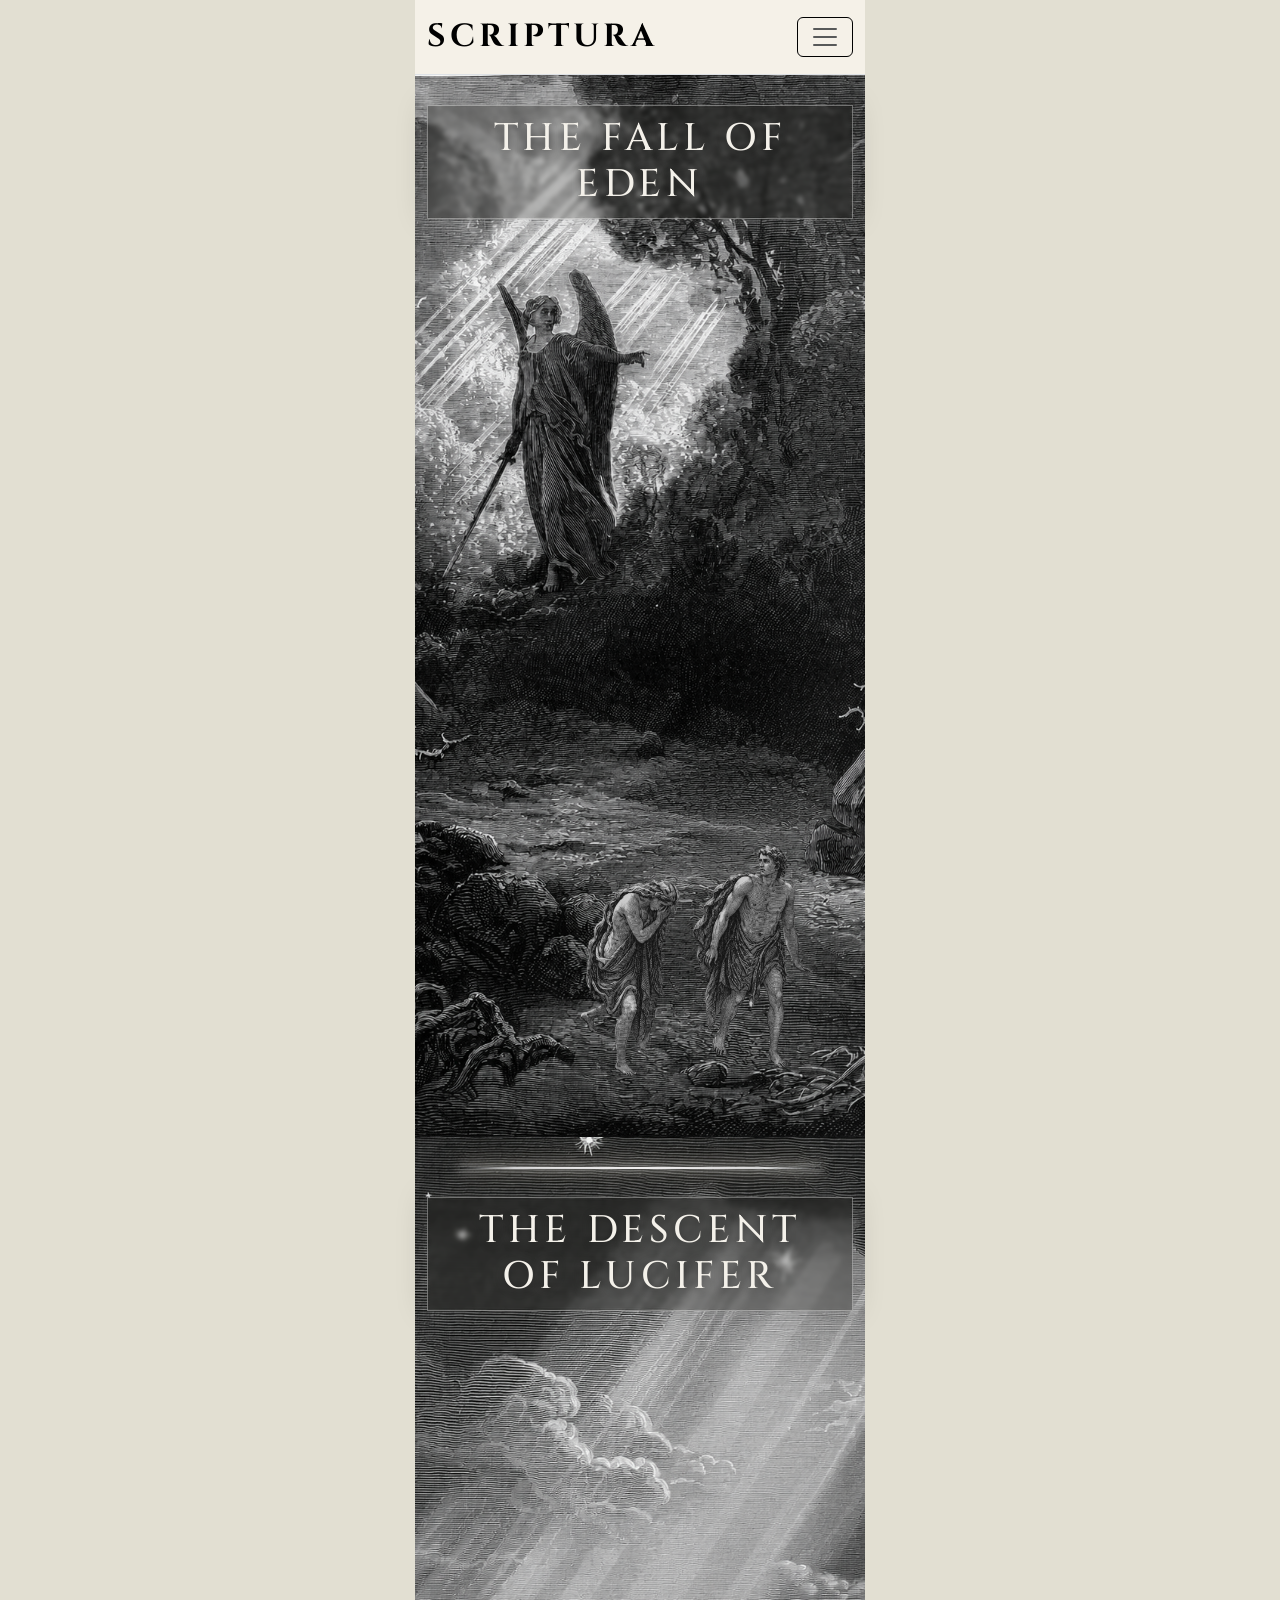
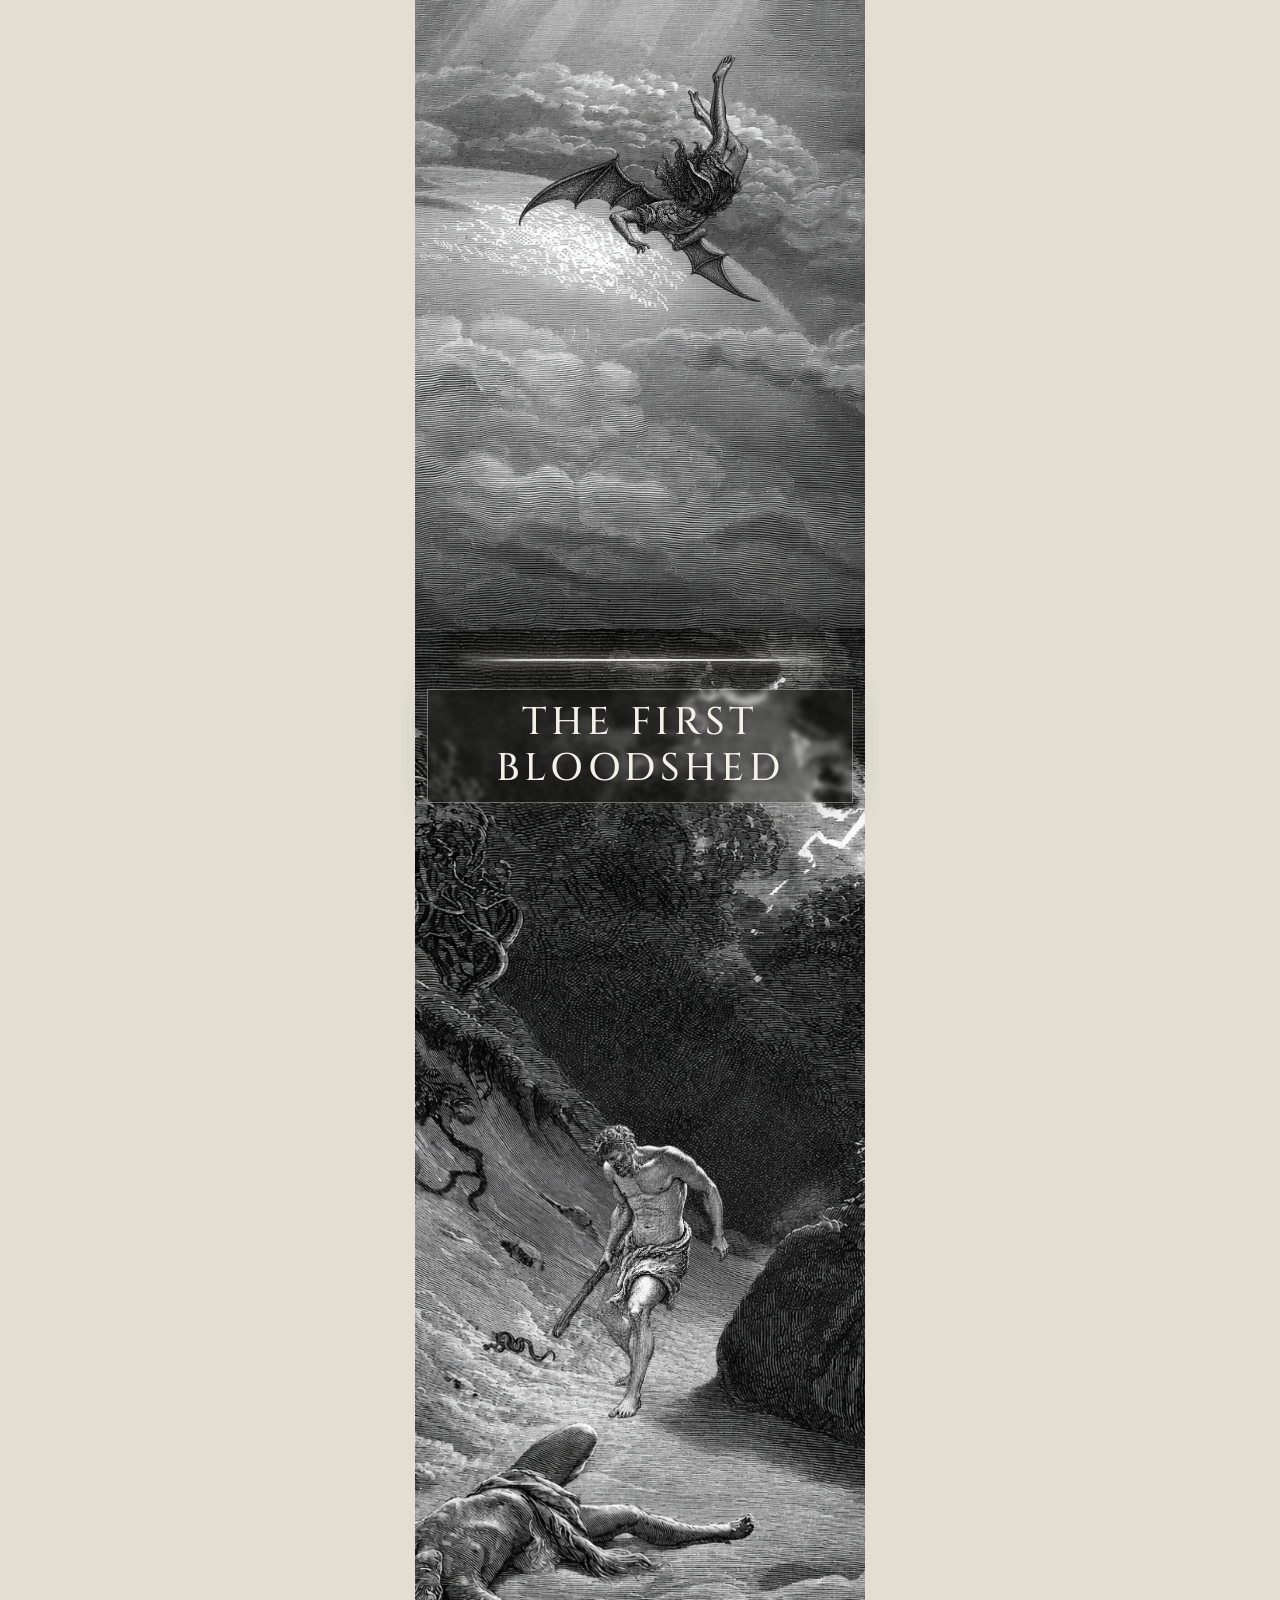
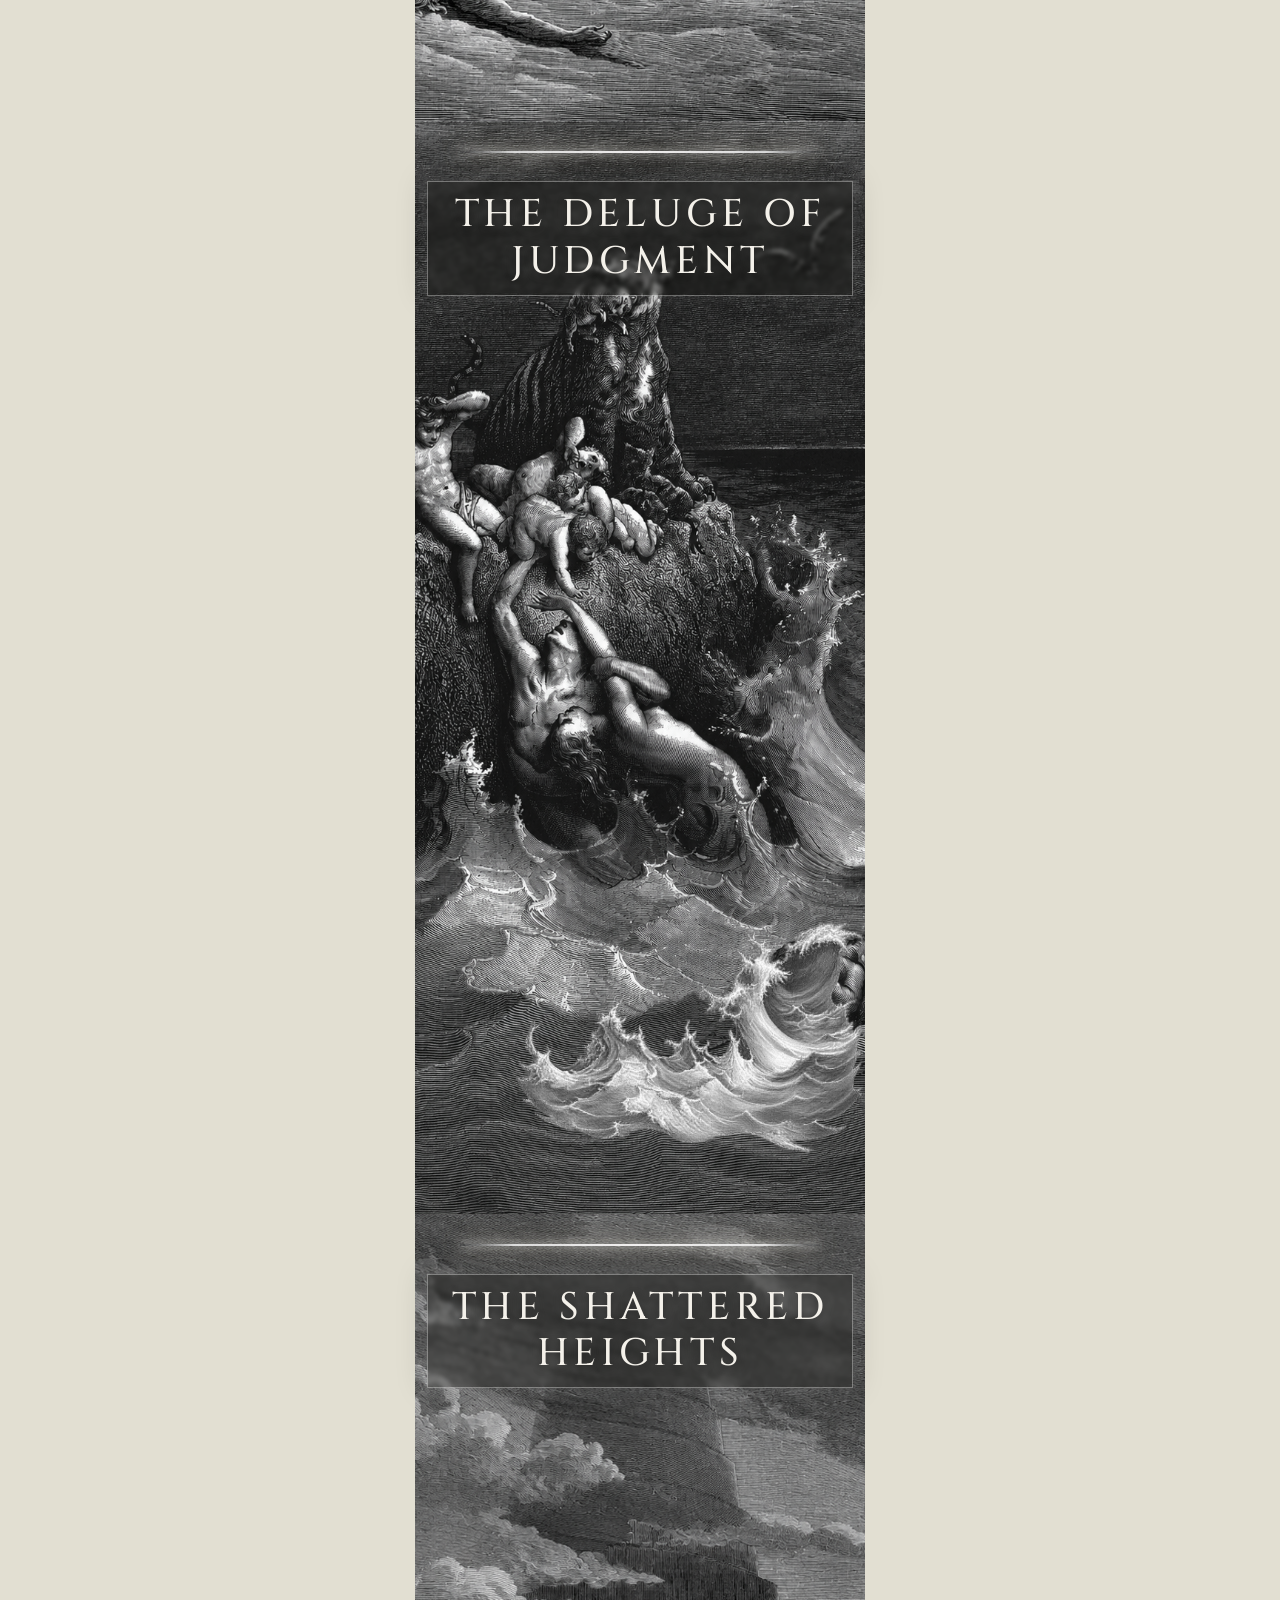
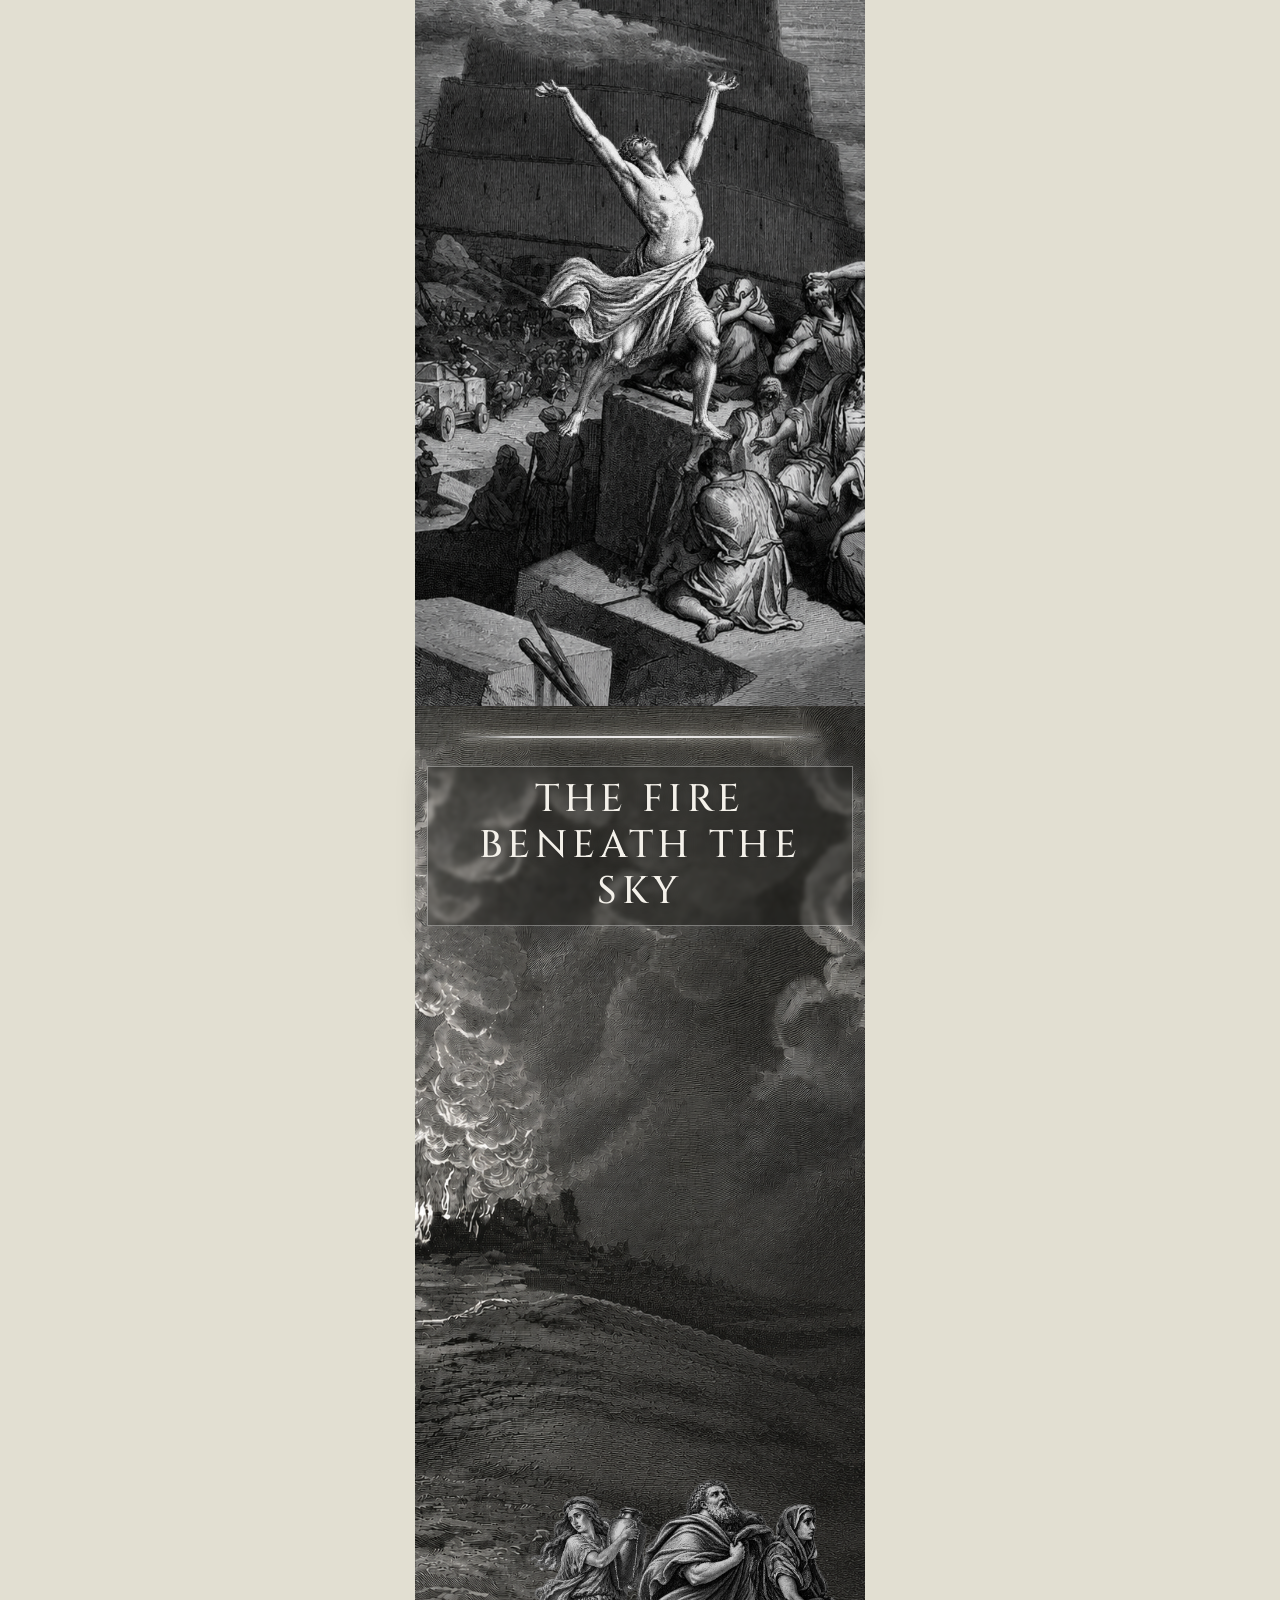
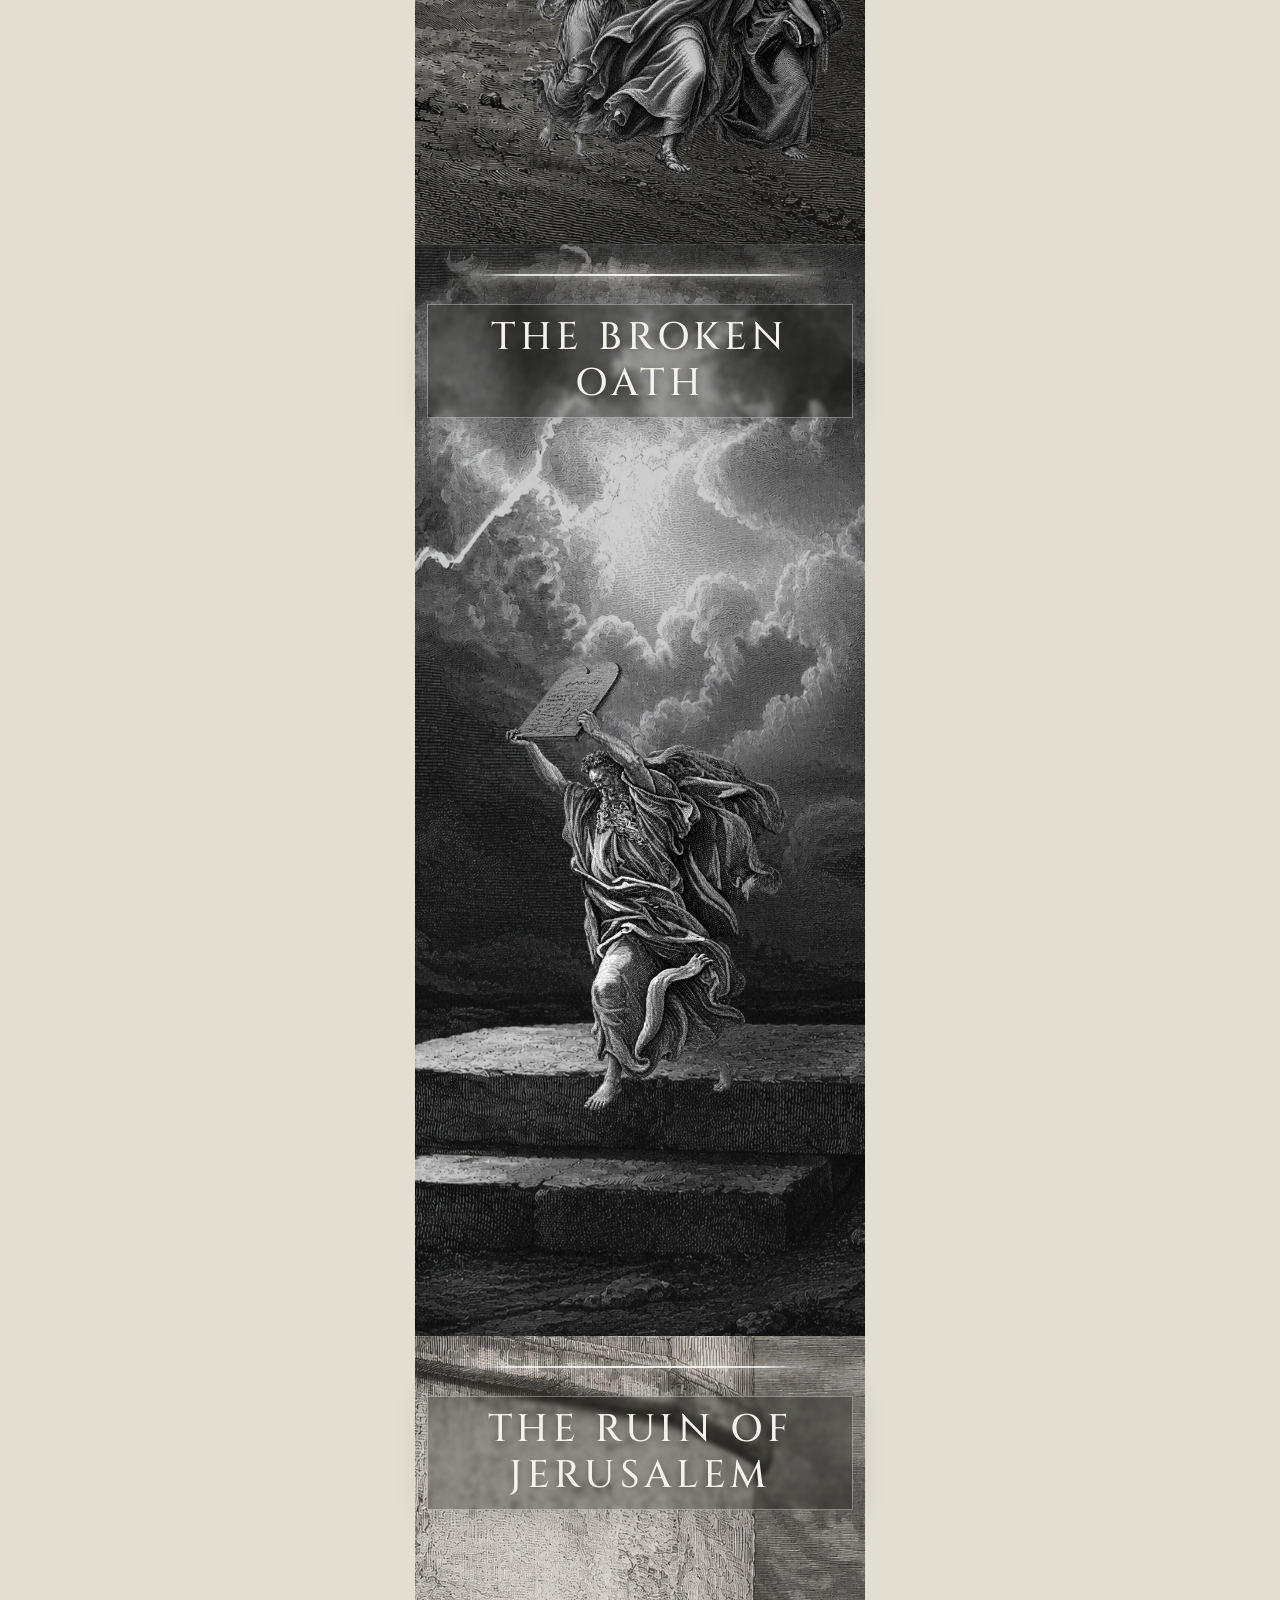
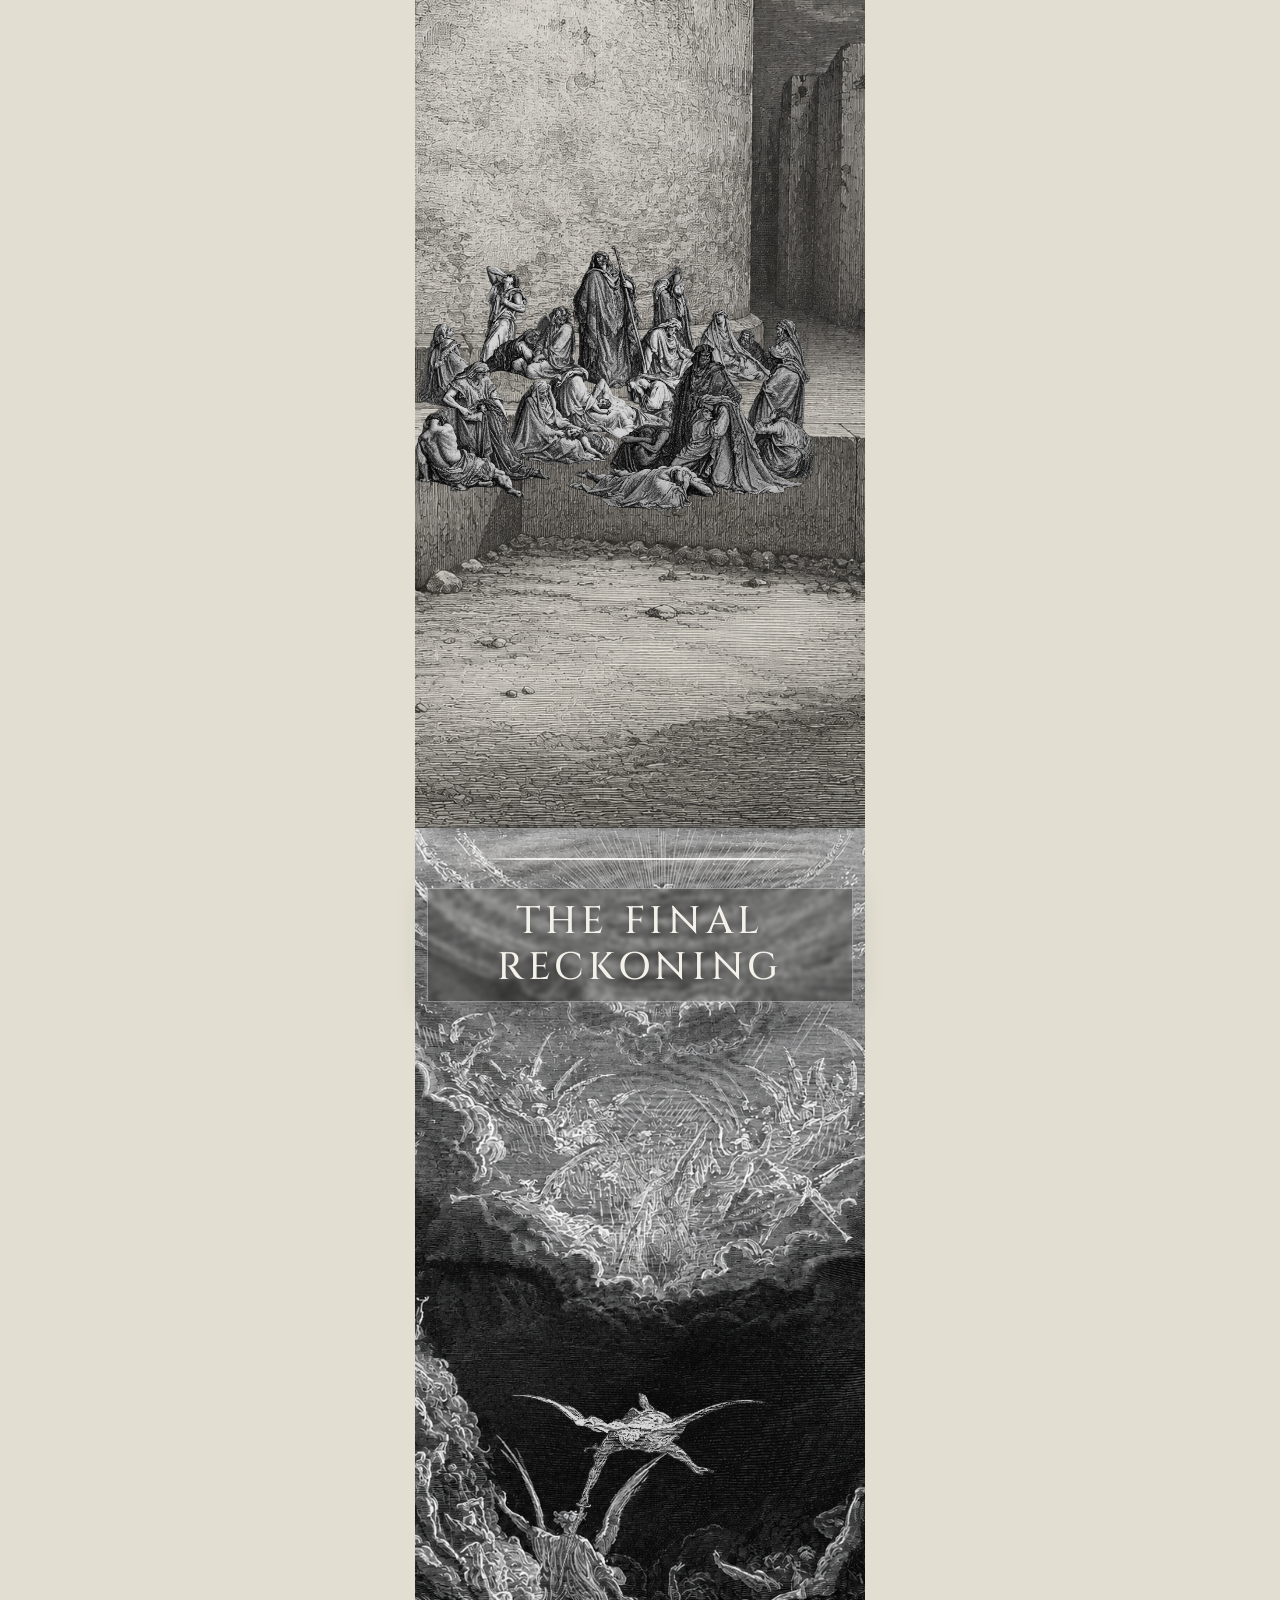
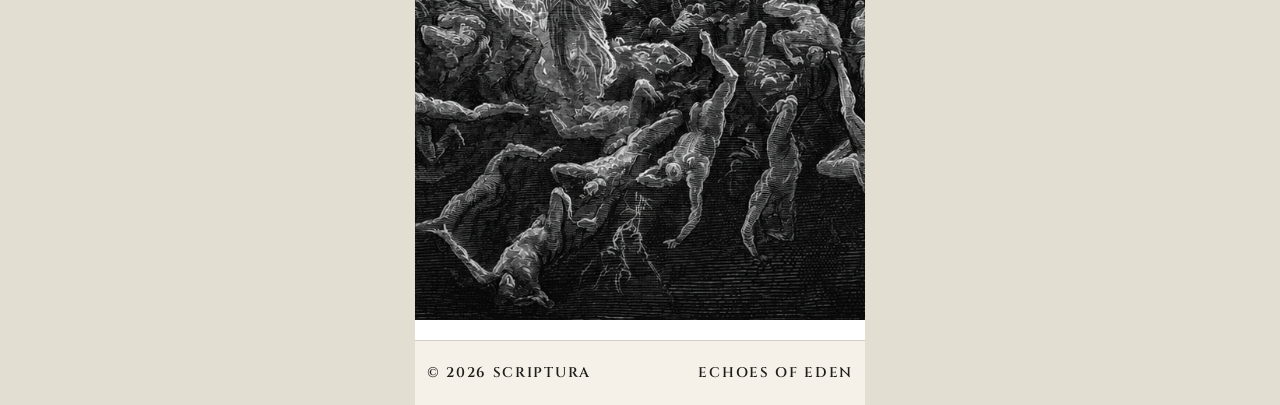
==== index.html @ 8b3fbbff "index file renamed" ====
<!DOCTYPE html>
<html lang="en">
    <head>
        <meta charset="UTF-8">
        <meta name="viewport" content="width=device-width, initial-scale=1.0">
        <title>SCRIPTURA - Echos of Eden</title>
        <link rel="icon" type="image/png" href="./assets/images/bible/adamEve.png">
        <link rel="preconnect" href="https://fonts.googleapis.com">
        <link rel="preconnect" href="https://fonts.gstatic.com" crossorigin>
        <link
            href="https://fonts.googleapis.com/css2?family=Cinzel:wght@500;700&family=Crimson+Text:wght@400;600;700&display=swap"
            rel="stylesheet">
        <link
            href="https://cdn.jsdelivr.net/npm/bootstrap@5.3.8/dist/css/bootstrap.min.css"
            rel="stylesheet"
            integrity="sha384-sRIl4kxILFvY47J16cr9ZwB07vP4J8+LH7qKQnuqkuIAvNWLzeN8tE5YBujZqJLB"
            crossorigin="anonymous">
        <link rel="stylesheet" href="style.css">
    </head>
    <body>
        <header>
            <nav class="navbar bg-light border-bottom">
                <div class="container">
                    <!-- Logo -->
                    <a class="navbar-brand" href="#">SCRIPTURA</a>

                    <!-- Always visible hamburger -->
                    <button
                        class="navbar-toggler"
                        type="button"
                        data-bs-toggle="collapse"
                        data-bs-target="#navbarNav">
                        <span class="navbar-toggler-icon"></span>
                    </button>

                    <!-- Menu -->
                    <div class="collapse navbar-collapse" id="navbarNav">
                        <ul class="navbar-nav ms-auto">
                            <li class="nav-item"><a class="nav-link"
                                    href="#home">Home</a></li>
                            <li class="nav-item"><a class="nav-link"
                                    href="#gallery">Gallery</a></li>
                            <li class="nav-item"><a class="nav-link"
                                    href="#about">About Me</a></li>
                            <li class="nav-item"><a class="nav-link"
                                    href="#stories">Stories</a></li>
                            <li class="nav-item"><a class="nav-link"
                                    href="#contact">Contact</a></li>
                        </ul>
                    </div>
                </div>
            </nav>
        </header>

        <div class="website">

            <!-- Adam and Eve -->
            <section class="page-0 story-section">
                <div class="container">
                    <div class="row">
                        <div class="col text-center">
                            <h1>The Fall of Eden</h1>
                        </div>
                    </div>
                </div>

                <div class="row">
                    <div
                        class="col text-center story-container story-container--corner">
                        <img
                            src="./assets/images/bible/adamEveLeaving.png"
                            alt="Adam and Eve in the Garden of Eden"
                            class="story-image story-image--lg story-image--shift-up"
                            data-target="adamEveText">
                    </div>
                </div>

                <div class="row">
                    <div class="col text-center">
                        <div class="story-text" id="adamEveText">
                            <h2>The Story of Adam and Eve</h2>
                            <p>
                                In the quiet of Eden, innocence trembled beneath
                                a single forbidden fruit. The first taste of
                                rebellion opened the door to fear, shame, and a
                                world forever haunted by the loss of paradise.
                            </p>
                        </div>
                    </div>
                </div>
            </section>
            <!-- Satan -->
            <section class="page-1 story-section">
                <div class="container">
                    <div class="row">
                        <div class="col text-center">
                            <h1>The Descent of Lucifer</h1>
                        </div>
                    </div>

                    <div class="row">
                        <div
                            class="col text-center story-container story-container--center">
                            <img
                                src="../../assets/images/bible/satan.png"
                                alt="Satan Falling From Heaven"
                                class="story-image story-image--sm story-image--floating"
                                data-target="satanText">
                        </div>
                    </div>

                    <div class="row">
                        <div class="col text-center">
                            <div class="story-text" id="satanText">
                                <h2>The Fallen Star</h2>
                                <p>
                                    Once a powerful angel of Heaven, Lucifer
                                    fell because of pride and
                                    rebellion. His fall became a symbol of
                                    temptation, darkness, and the
                                    consequences of defying divine order.
                                </p>
                            </div>
                        </div>
                    </div>
                </div>
            </section>

            <!-- Cain and Abel -->
            <section class="page-2 story-section">
                <div class="container">
                    <div class="row">
                        <div class="col text-center">
                            <h1>The First Bloodshed</h1>
                        </div>
                    </div>
                </div>

                <div class="row">
                    <div
                        class="col text-center story-container story-container--center">
                        <img
                            src="./assets/images/bible/cain.png"
                            alt="Cain and Abel"
                            class="story-image story-image--md"
                            data-target="cainAbelText">
                    </div>
                </div>

                <div class="row">
                    <div class="col text-center">
                        <div class="story-text" id="cainAbelText">
                            <h2>Brother Against Brother</h2>
                            <p>
                                Jealousy can rot the soul before it ever breaks
                                the skin. Cain's rage turned brother against
                                brother, and the first murder stained the earth
                                with sorrow, guilt, and the chill of divine
                                judgment.
                            </p>
                        </div>
                    </div>
                </div>
            </section>

            <!-- The Great Flood -->
            <section class="page-3 story-section">
                <div class="container">
                    <div class="row">
                        <div class="col text-center">
                            <h1>The Deluge of Judgment</h1>
                        </div>
                    </div>
                </div>

                <div class="row">
                    <div
                        class="col text-center story-container story-container--corner">
                        <img
                            src="assets/images/bible/Water.png"
                            alt="The Great Flood"
                            class="story-image story-image--lg story-image--shift-up"
                            data-target="greatFloodText">
                    </div>
                </div>

                <div class="row">
                    <div class="col text-center">
                        <div class="story-text" id="greatFloodText">
                            <h2>The Flood That Ended the World</h2>
                            <p>
                                The sky darkened, the earth groaned, and a
                                terrifying rain fell without end. Humanity was
                                swept away in a tidal wave of judgment, while the
                                ark stood like a trembling refuge against the
                                doom of the world.
                            </p>
                        </div>
                    </div>
                </div>
            </section>

            <!-- Tower of Babel -->
            <section class="page-4 story-section">
                <div class="container">
                    <div class="row">
                        <div class="col text-center">
                            <h1>The Shattered Heights</h1>
                        </div>
                    </div>
                </div>
                <div class="row">
                    <div
                        class="col text-center story-container story-container--center">
                        <img
                            src="./assets/images/bible/ToB-man.png"
                            alt="Tower of Babel"
                            class="story-image story-image--md"
                            data-target="ToBText">
                    </div>
                </div>

                <div class="row">
                    <div class="col text-center">
                        <div class="story-text" id="ToBText">
                            <h2>Language of Confusion</h2>
                            <p>
                                Men built higher, louder, and bolder, reaching
                                toward the heavens in pride. Then the language of
                                the world split into chaos, and the dream of one
                                united kingdom collapsed into fear, confusion, and
                                scattered shadows.
                            </p>
                        </div>
                    </div>
                </div>
            </section>

            <!-- Sodom and Gomorrah -->
            <section class="page-5 story-section">
                <div class="container">
                    <div class="row">
                        <div class="col text-center">
                            <h1>The Fire Beneath the Sky</h1>
                        </div>
                    </div>
                </div>

                <div class="row">
                    <div
                        class="col text-center story-container story-container--corner">
                        <img
                            src="./assets/images/bible/lotFleeing.png"
                            alt="Sodom and Gomorrah"
                            class="story-image story-image--lg story-image--shift-up"
                            data-target="sodomGomorrahText">
                    </div>
                </div>

                <div class="row">
                    <div class="col text-center">
                        <div class="story-text" id="sodomGomorrahText">
                            <h2>The Cities of Ash</h2>
                            <p>
                                The cities of Sodom and Gomorrah were swallowed
                                by fire and terror after sin had grown so foul it
                                poisoned the air itself. Their collapse became a
                                warning echo through history: when wickedness
                                runs wild, judgment follows.
                            </p>
                        </div>
                    </div>
                </div>
            </section>

            <!-- The Broken Covenant -->
            <section class="page-6 story-section">
                <div class="container">
                    <div class="row">
                        <div class="col text-center">
                            <h1>The Broken Oath</h1>
                        </div>
                    </div>
                </div>

                <div class="row">
                    <div
                        class="col text-center story-container story-container--center">
                        <img
                            src="./assets/images/bible/moses.png"
                            alt="The Broken Covenant"
                            class="story-image story-image--md"
                            data-target="brokenCovenantText">
                    </div>
                </div>

                <div class="row">
                    <div class="col text-center">
                        <div class="story-text" id="brokenCovenantText">
                            <h2>Promises in Ruin</h2>
                            <p>
                                Every promise broken by humanity deepened the
                                darkness. The covenant was sacred, yet disobedience
                                spread like a plague, and each betrayal carried
                                the cold weight of judgment, grief, and fear.
                            </p>
                        </div>
                    </div>
                </div>
            </section>

            <!-- The Ruin of Jerusalem -->
            <section class="page-7 story-section">
                <div class="container">
                    <div class="row">
                        <div class="col text-center">
                            <h1>The Ruin of Jerusalem</h1>
                        </div>
                    </div>
                </div>

                <div class="row">
                    <div
                        class="col text-center story-container story-container--center-center">
                        <img
                            src="./assets/images/bible/TRoJ-people.png"
                            alt="The Destruction of Jerusalem"
                            class="story-image story-image--xl story-image--shift-up"
                            data-target="ruinJerusalemText">
                    </div>
                </div>

                <div class="row">
                    <div class="col text-center">
                        <div class="story-text" id="ruinJerusalemText">
                            <h2>Smoke Over the Walls</h2>
                            <p>
                                Jerusalem fell beneath the shadow of invasion, its
                                walls trembling under the weight of judgment.
                                Smoke, sorrow, and exile spread across the city
                                like a nightmare that would not end, a grim price
                                for turning away from the sacred.
                            </p>
                        </div>
                    </div>
                </div>
            </section>

            <!-- The Last Judgment -->
            <section class="page-8 story-section">
                <div class="container">
                    <div class="row">
                        <div class="col text-center">
                            <h1>The Final Reckoning</h1>
                        </div>
                    </div>
                </div>

                <div class="row">
                    <div
                        class="col text-center story-container story-container--center">
                        <img
                            src="./assets/images/bible/theLastJudgmentAngel.png"
                            alt="The Last Judgment"
                            class="story-image story-image--xl story-image--shift-up"
                            data-target="lastJudgmentText">
                    </div>
                </div>

                <div class="row">
                    <div class="col text-center">
                        <div class="story-text" id="lastJudgmentText">
                            <h2>When the Heavens Open</h2>
                            <p>
                                The final trumpet will sound across a trembling
                                world, and every hidden sin will rise into the
                                light. Then the doors of eternity will open, and
                                the fate of every soul will be sealed in silence
                                and dread.
                            </p>
                        </div>
                    </div>
                </div>
            </section>

            <footer class="site-footer">
                <div class="container">
                    <div class="footer-content">
                        <p>© 2026 SCRIPTURA</p>
                        <p>Echoes of Eden</p>
                    </div>
                </div>
            </footer>

            <script src="script.js"></script>
            <script
                src="https://cdn.jsdelivr.net/npm/bootstrap@5.3.8/dist/js/bootstrap.bundle.min.js"
                integrity="sha384-FKyoEForCGlyvwx9Hj09JcYn3nv7wiPVlz7YYwJrWVcXK/BmnVDxM+D2scQbITxI"
                crossorigin="anonymous"></script>
        </body>
    </html>
---- style.css ----
:root {
  --font-display: "Cinzel", serif;
  --font-body: "Crimson Text", serif;
}

html {
  scroll-behavior: smooth;
  width: 50vh;
  margin: 0 auto; /* centers horizontally */
  background-color: #e2dfd2;
}

body {
  font-family: var(--font-body);
}

h1,
h2 {
  font-family: var(--font-display);
  letter-spacing: 0.06em;
  text-shadow: 0 1px 3px rgba(0, 0, 0, 0.1);
}

p {
  font-family: var(--font-body);
  font-size: 18px;
  font-weight: 600;
  line-height: 1.7;
  color: #31302e;
  text-shadow: 0 1px 3px rgba(0, 0, 0, 0.1);
  background-color: rgba(255, 255, 255, 0.3);
}

hr {
  border: none;
  height: 12px;
  background-color: #ccc;
  margin: 40px 0;
}

/* ============ Header ============ */
.navbar {
  background: #f5f1e8 !important;
}

.navbar-brand {
  font-family: var(--font-display);
  font-size: 32px;
  letter-spacing: 4px;
  font-weight: bold;
  color: black;
}

.nav-link {
  font-family: var(--font-display);
  font-size: 16px;
  font-weight: 600;
  text-transform: uppercase;
  letter-spacing: 0.12em;
  color: black !important;
  margin-left: 20px;
}

.nav-link:hover {
  text-decoration: underline;
}

.navbar-toggler {
  border: 1px solid black;
}
/* ============ End of Header ============ */

/* ============================================================
   Shared "story section" system
   Every story page (Adam & Eve, Satan, Cain & Abel, Flood,
   Tower of Babel) reuses these classes instead of duplicating
   near-identical rules per section. Each page only needs to
   set its background-image and pick a couple of size/layout
   modifier classes.
   ============================================================ */

.story-section {
  min-height: 100dvh;
  background-size: cover;
  background-position: center;
  position: relative;
  padding-top: 30px;
}

.story-section h1 {
  display: inline-block;
  margin: 0 auto 18px;
  padding: 10px 22px;
  border: 1px solid rgba(255, 255, 255, 0.35);
  background: rgba(17, 15, 14, 0.28);
  backdrop-filter: blur(2px);
  box-shadow:
    0 0 18px rgba(255, 255, 255, 0.12),
    0 0 30px rgba(0, 0, 0, 0.18);
  font-size: clamp(2rem, 3vw, 3.4rem);
  letter-spacing: 0.12em;
  text-transform: uppercase;
  text-shadow:
    0 2px 8px rgba(0, 0, 0, 0.4),
    0 0 18px rgba(255, 255, 255, 0.2);
}

.story-section + .story-section::before {
  content: "";
  display: block;
  width: min(80%, 980px);
  height: 2px;
  margin: 0 auto 28px;
  background: linear-gradient(
    90deg,
    transparent 0%,
    rgba(255, 255, 255, 0.8) 15%,
    rgba(251, 249, 249, 0.95) 50%,
    rgba(255, 255, 255, 0.8) 85%,
    transparent 100%
  );
  box-shadow:
    0 0 8px rgba(247, 247, 246, 0.9),
    0 0 18px rgba(255, 255, 255, 0.7),
    0 0 28px rgba(246, 212, 128, 0.5);
}

/* Hero text sits on top of a photographic background on every
   page, so headings/body copy are light by default. */
.story-section h1,
.story-text h2 {
  color: #f4f1ea;
}

.story-section p {
  color: #f4f1ea;
}

/* --- Layout container for the clickable image --- */
.story-container {
  min-height: 100vh;
  display: flex;
  align-items: center;
}

/* Image pinned to the bottom-right corner (Adam & Eve, Flood) */
.story-container--corner {
  justify-content: flex-end;
  align-items: flex-end;
  padding-left: 80px;
  padding-bottom: 60px;
}

/* Image centered on the page (Satan, Cain & Abel, Tower of Babel) */
.story-container--center {
  justify-content: center;
}

/* Image centered bottom down */
.story-container--center-bottom {
  justify-content: center;
  align-items: flex-end;
  padding-bottom: 60px;
}

/* --- Clickable image --- */
.story-image {
  height: auto;
  filter: grayscale(100%);
  cursor: pointer;
  transition:
    filter 0.5s ease,
    margin-top 0.6s ease;
}

.story-image:hover {
  filter: grayscale(100%) drop-shadow(0 0 15px white) drop-shadow(0 0 30px white);
  transform: scale(1.05);
}

/* Size modifiers */
.story-image--xl {
  width: 400px;
}

.story-image--lg {
  width: 350px;
}

.story-image--md {
  width: 300px;
}

.story-image--sm {
  width: 250px;
}

/* Default: image nudges down when its text opens. Pages that want
   the opposite (nudge up) add --shift-up as well. */
.story-image.move-down {
  margin-top: 60px;
}

.story-image--shift-up.move-down {
  margin-top: -50px;
}

.story-image.clicked {
  animation:
    float 6s ease-in-out infinite,
    imageClick 700ms ease;
}

/* Satan's image floats continuously even before it's clicked */
.story-image--floating {
  animation: float 6s ease-in-out infinite;
}

/* --- Reveal text --- */
.story-text {
  max-width: 600px;
  width: calc(100% - 32px);
  margin: 8px auto 0;
  padding: 14px 10px;
  border-radius: 10px;
  opacity: 0;
  transform: translateY(-30px);
  transition: 1s ease;
  display: none;
}

.story-text.active {
  display: block;
  opacity: 1;
  transform: translateY(0);
  animation: textReveal 700ms ease;
}

.story-text h2 {
  font-size: 35px;
  opacity: 0;
  transform: translateY(-10px);
}

.story-text p {
  font-style: italic;
  opacity: 0;
  transform: translateY(12px);
}

.story-text.active h2 {
  animation: textHeadingIn 500ms ease 120ms forwards;
}

.story-text.active p {
  animation: textBodyIn 650ms ease 260ms forwards;
}

/* --- Per-page background images (the only thing that truly
   differs between story sections) --- */
.page-0 {
  background-image: url("./assets/images/bible/adamEve.png");
}

.page-1 {
  background-image: url("../../assets/images/bible/sky.png");
}

.page-2 {
  background-image: url("./assets/images/bible/cainAbel.png");
}

.page-3 {
  background-image: url("./assets/images/bible/TGF.png");
}

.page-4 {
  background-image: url("./assets/images/bible/ToB.png");
}

.page-5 {
  background-image: url("./assets/images/bible/sodomGomorrah.png");
}

.page-6 {
  background-image: url("./assets/images/bible/mosesBackground.png");
}

.page-7 {
  background-image: url("./assets/images/bible/TRoJ.png");
}

.page-8 {
  background-image: url("./assets/images/bible/theLastJudgment.png");
}

/* ============ Shared keyframes ============ */
@keyframes float {
  0% {
    transform: translateY(0px);
  }

  50% {
    transform: translateY(-20px);
  }

  100% {
    transform: translateY(0px);
  }
}

@keyframes imageClick {
  0% {
    filter: grayscale(100%);
  }

  40% {
    filter: grayscale(100%) drop-shadow(0 0 18px #fff) drop-shadow(0 0 32px #fff);
  }

  100% {
    filter: grayscale(100%);
  }
}

@keyframes textReveal {
  0% {
    opacity: 0;
    transform: translateY(-30px);
  }

  100% {
    opacity: 1;
    transform: translateY(0);
  }
}

@keyframes textHeadingIn {
  0% {
    opacity: 0;
    transform: translateY(-10px);
  }

  100% {
    opacity: 1;
    transform: translateY(0);
  }
}

@keyframes textBodyIn {
  0% {
    opacity: 0;
    transform: translateY(12px);
  }

  100% {
    opacity: 1;
    transform: translateY(0);
  }
}

.site-footer {
  background: rgba(245, 241, 232, 0.95);
  border-top: 1px solid rgba(0, 0, 0, 0.15);
  padding: 20px 0;
  margin-top: 20px;
}

.footer-content {
  display: flex;
  justify-content: space-between;
  align-items: center;
  gap: 16px;
  flex-wrap: wrap;
}

.site-footer p {
  margin: 0;
  font-family: var(--font-display);
  font-size: 14px;
  letter-spacing: 0.12em;
  text-transform: uppercase;
  color: #1f1d1a;
  background: transparent;
  text-shadow: none;
}

@media (max-width: 991px) {
  .page-1 {
    background-attachment: scroll;
    background-position: center top;
  }

  .footer-content {
    justify-content: center;
    text-align: center;
  }
}
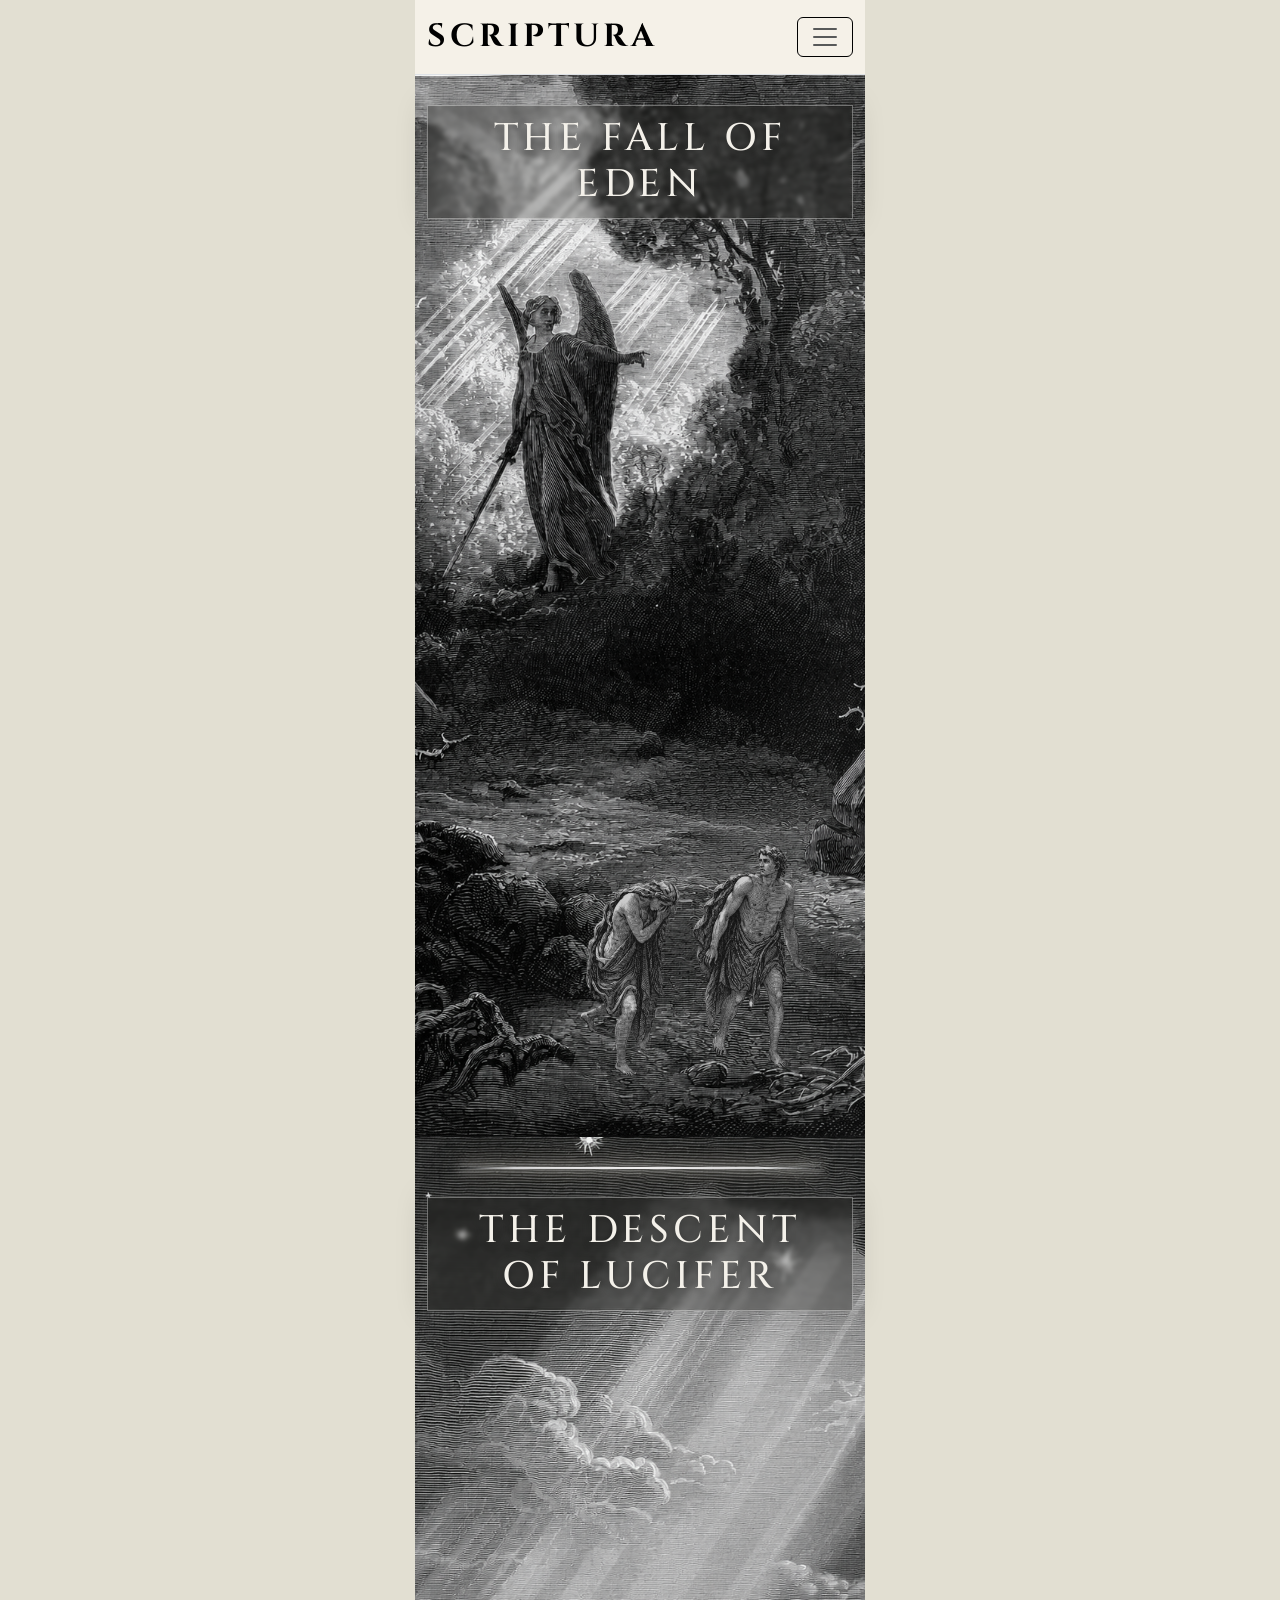
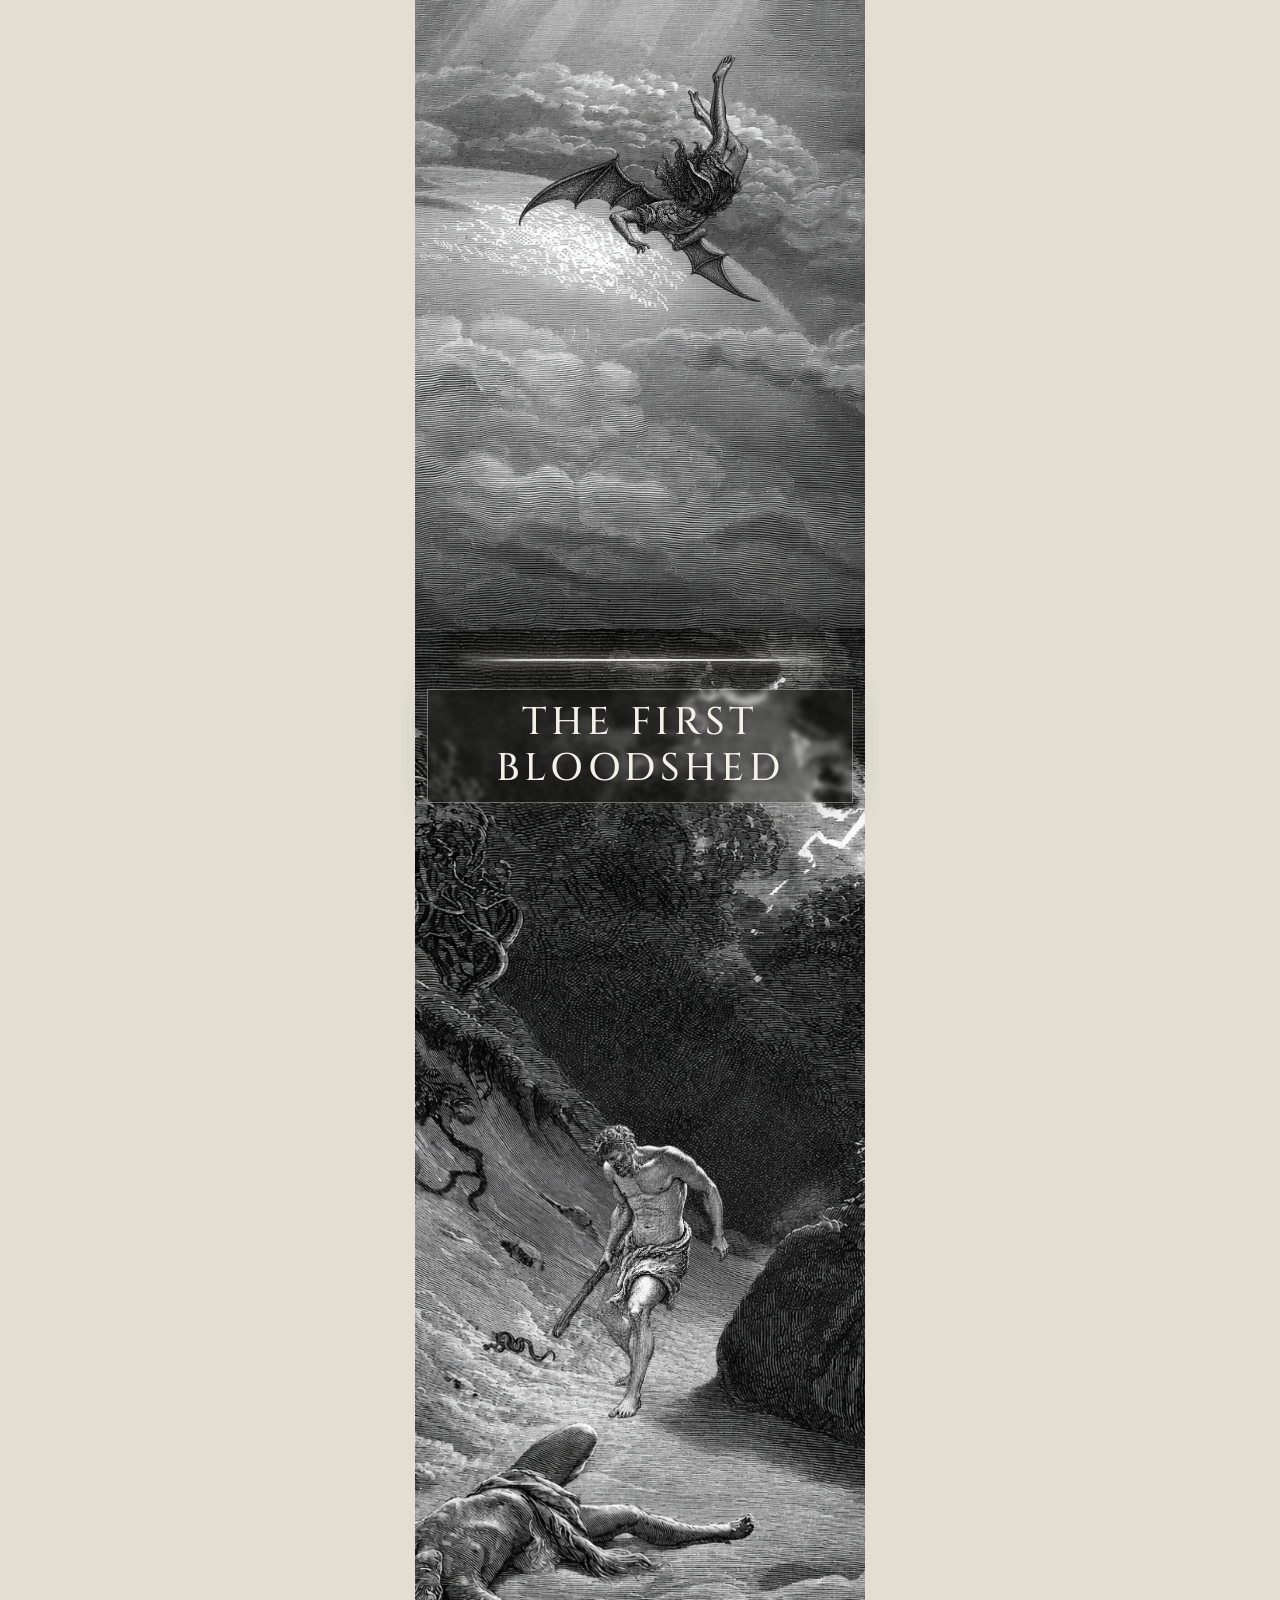
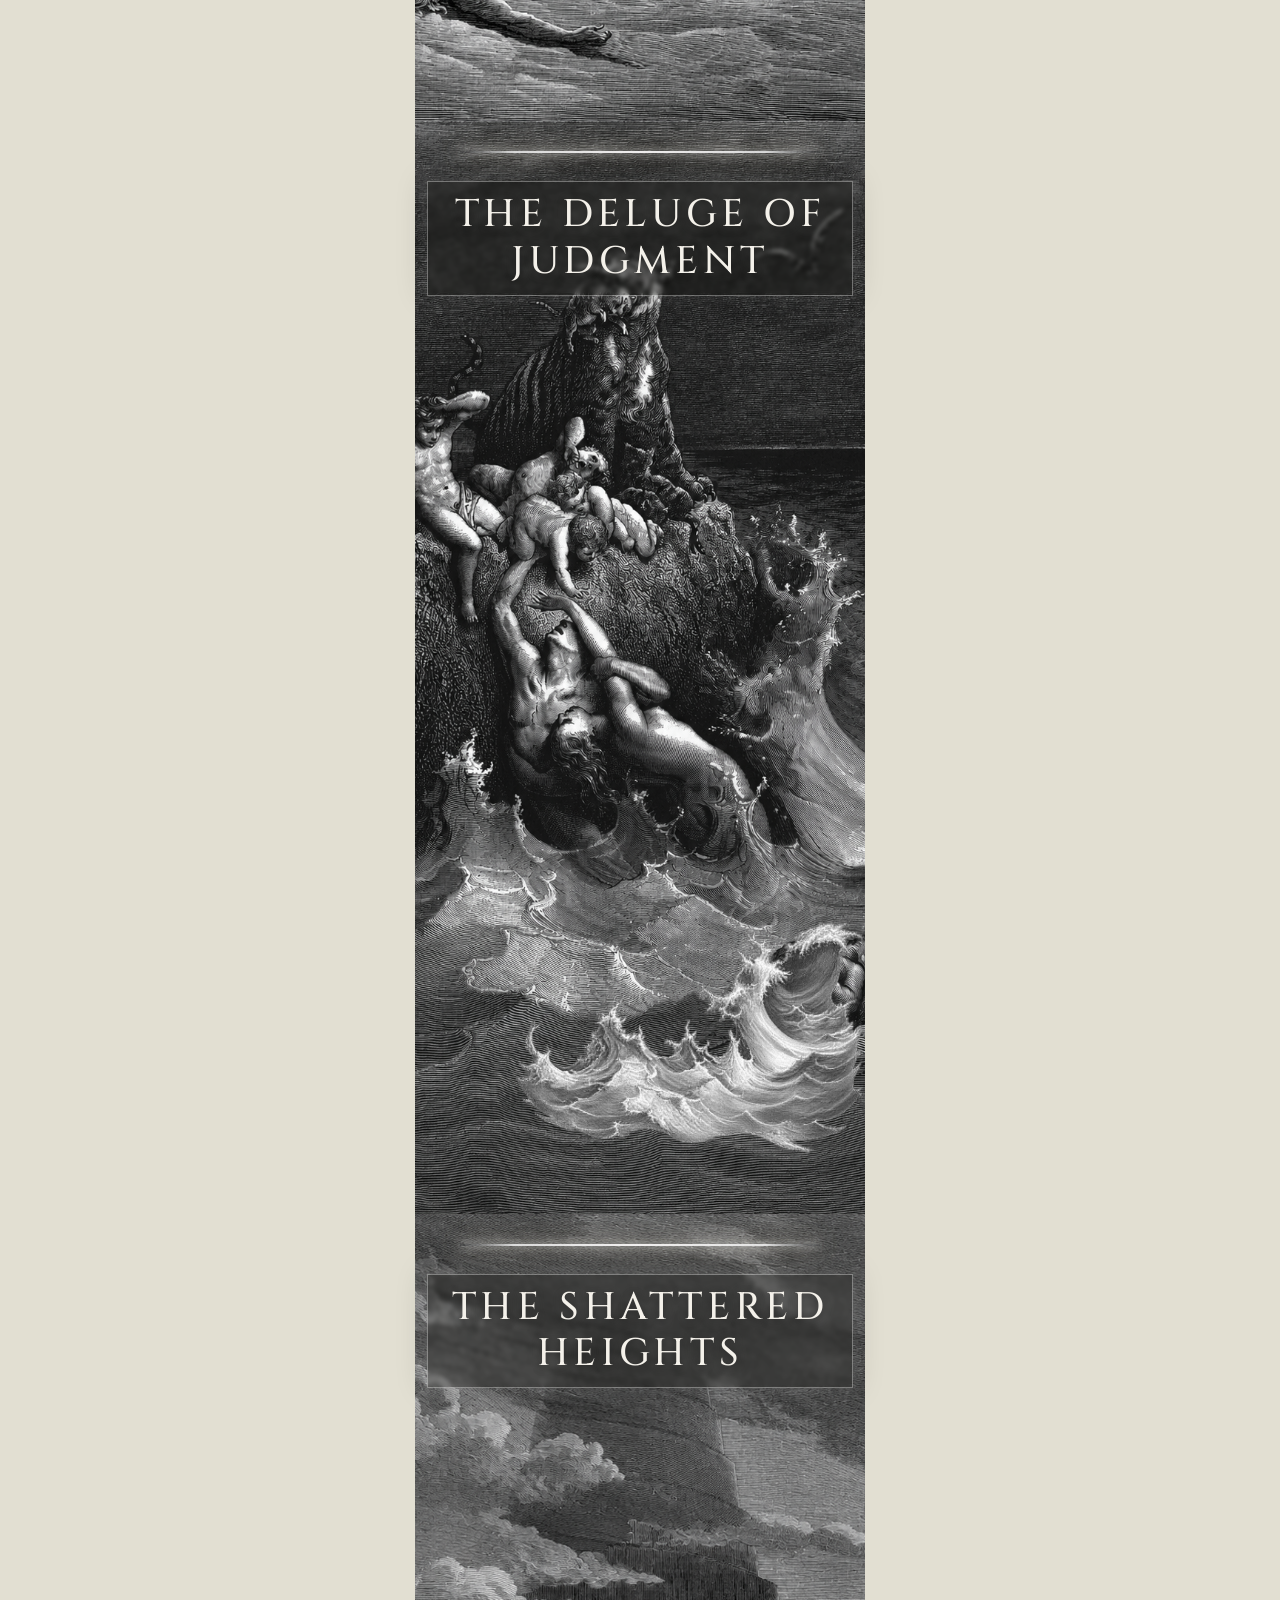
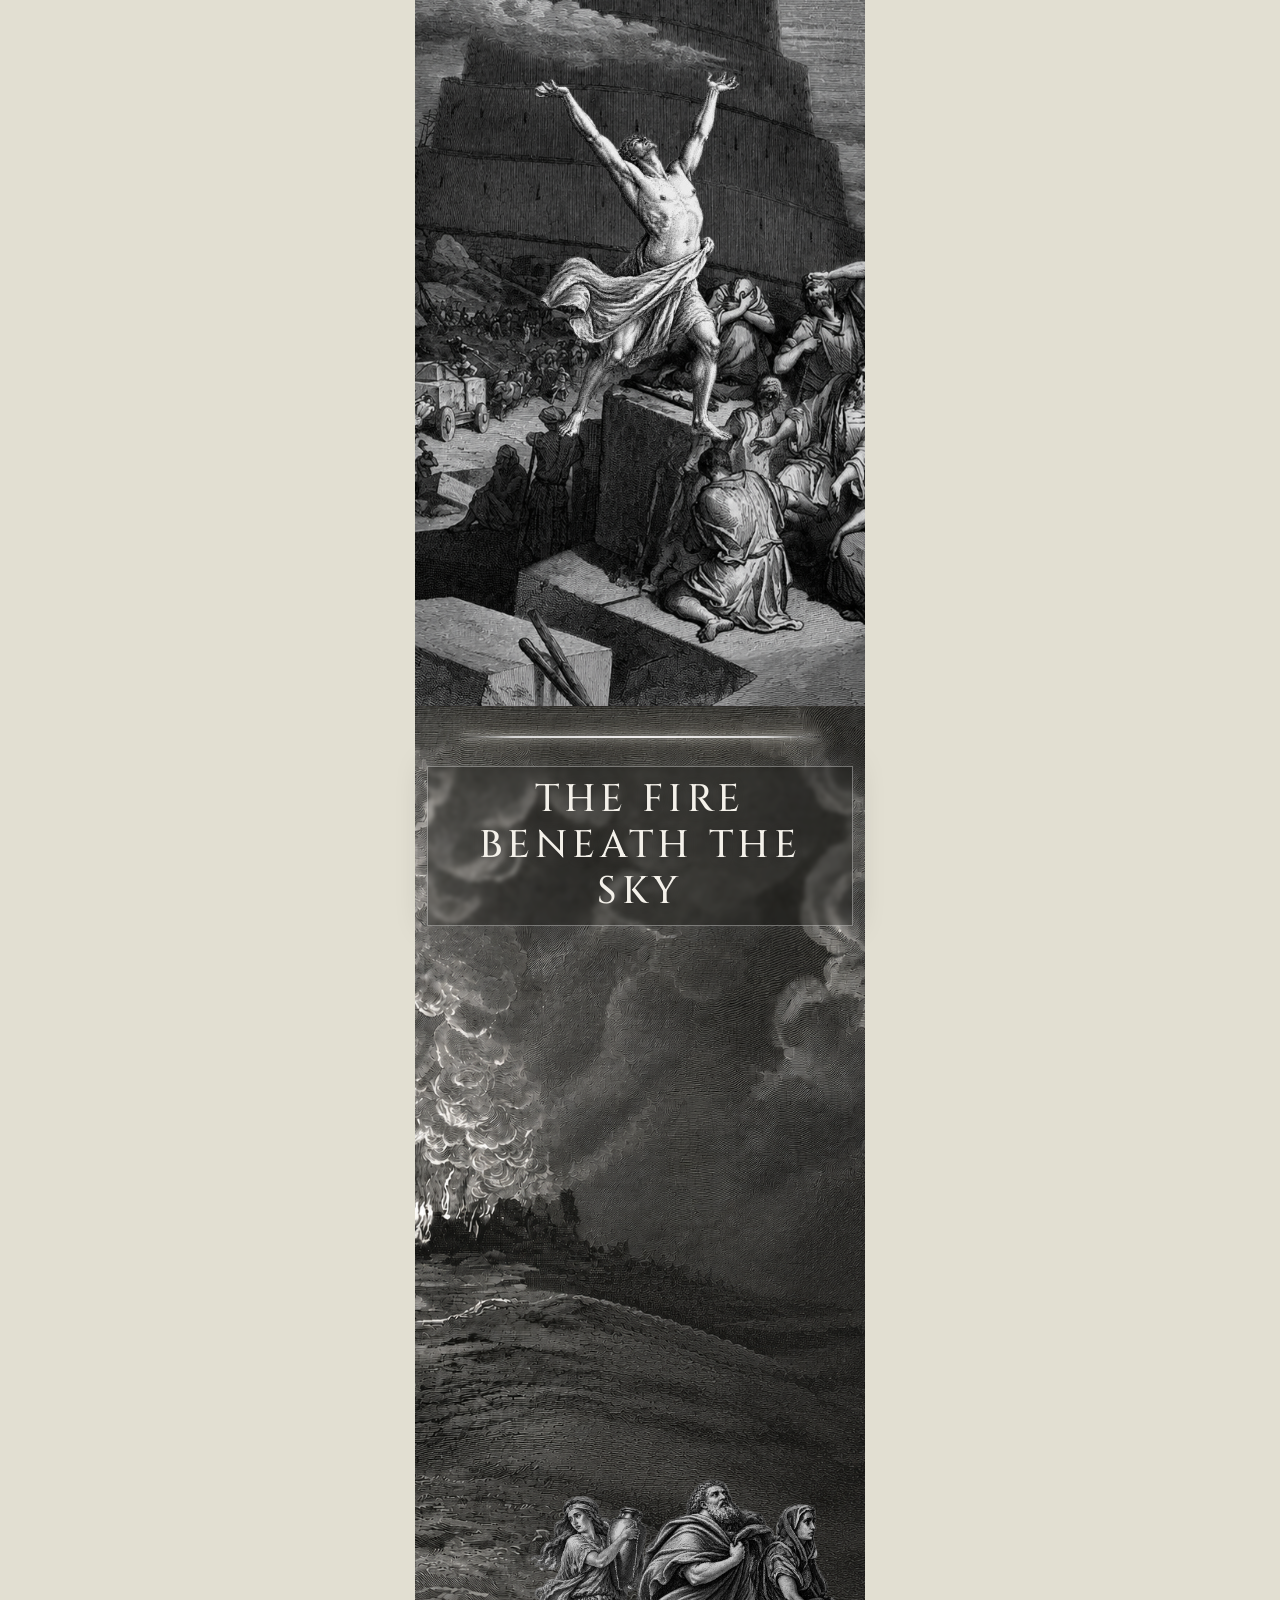
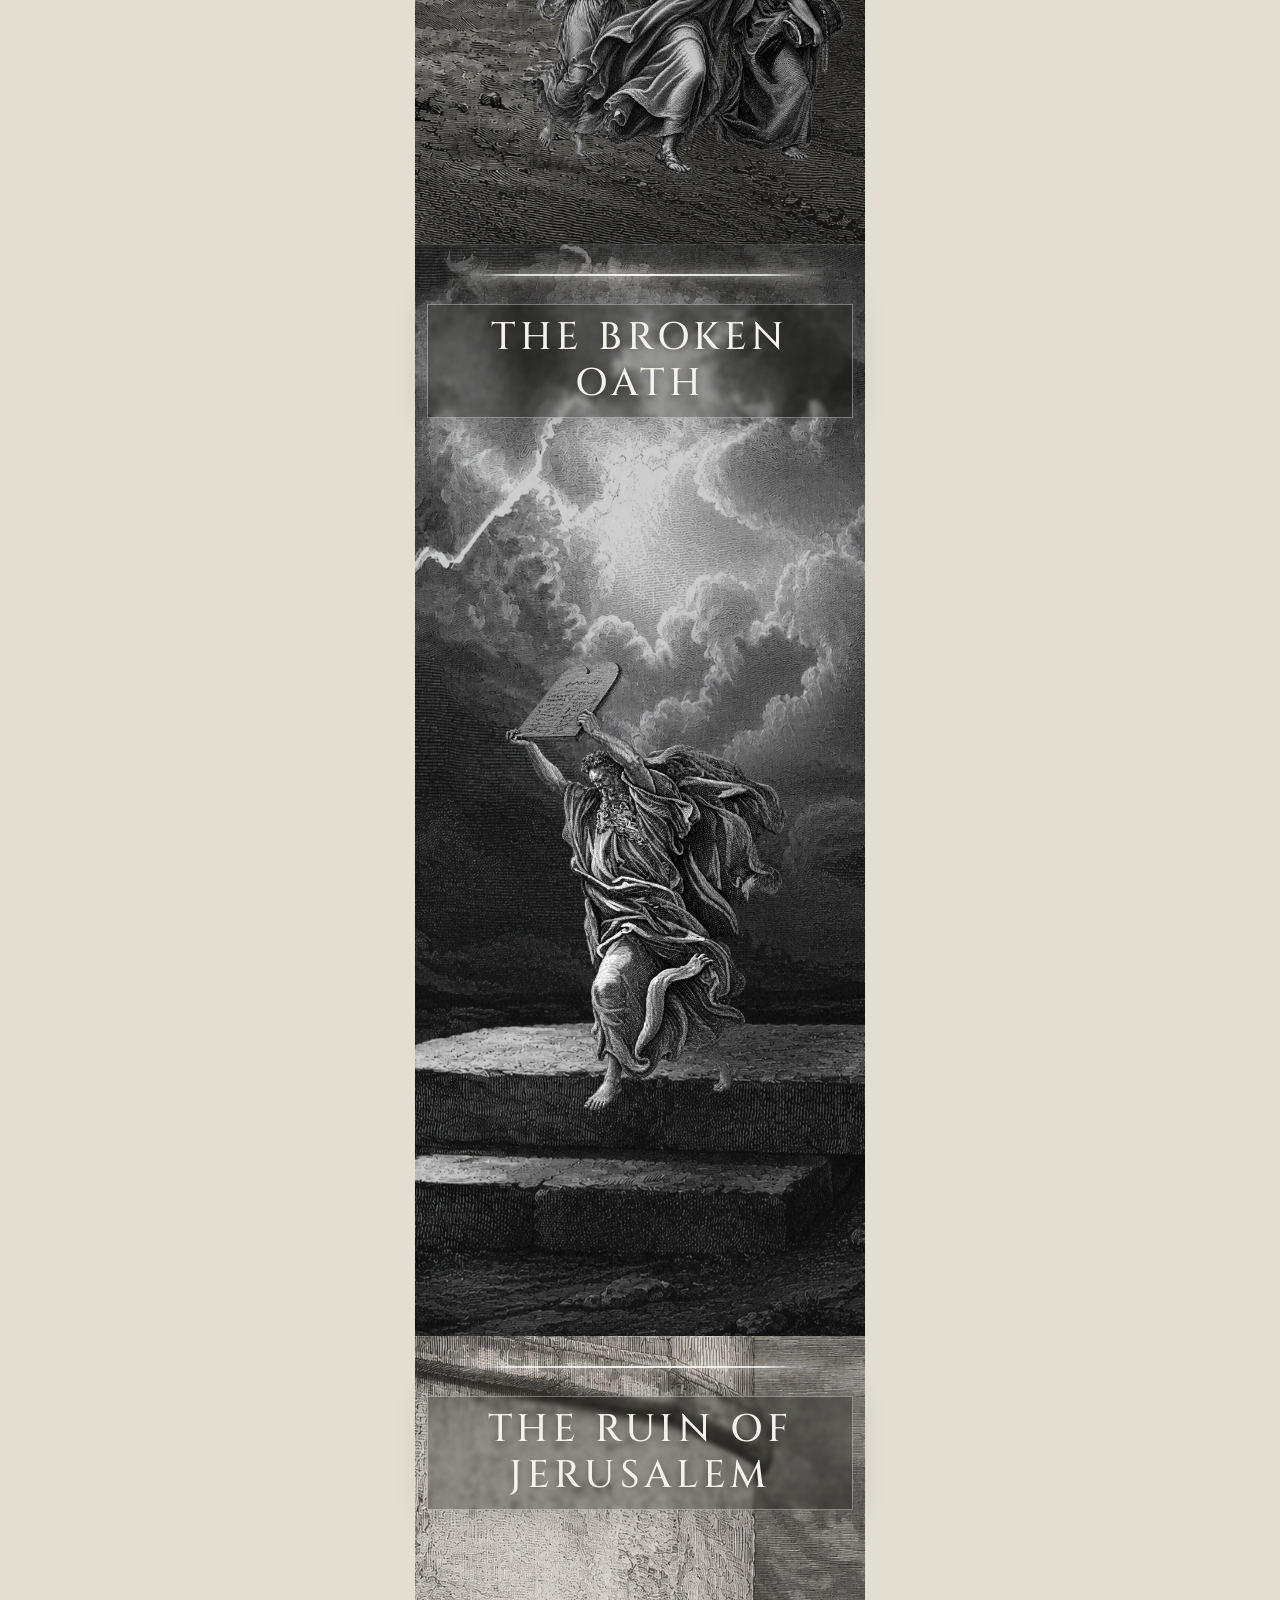
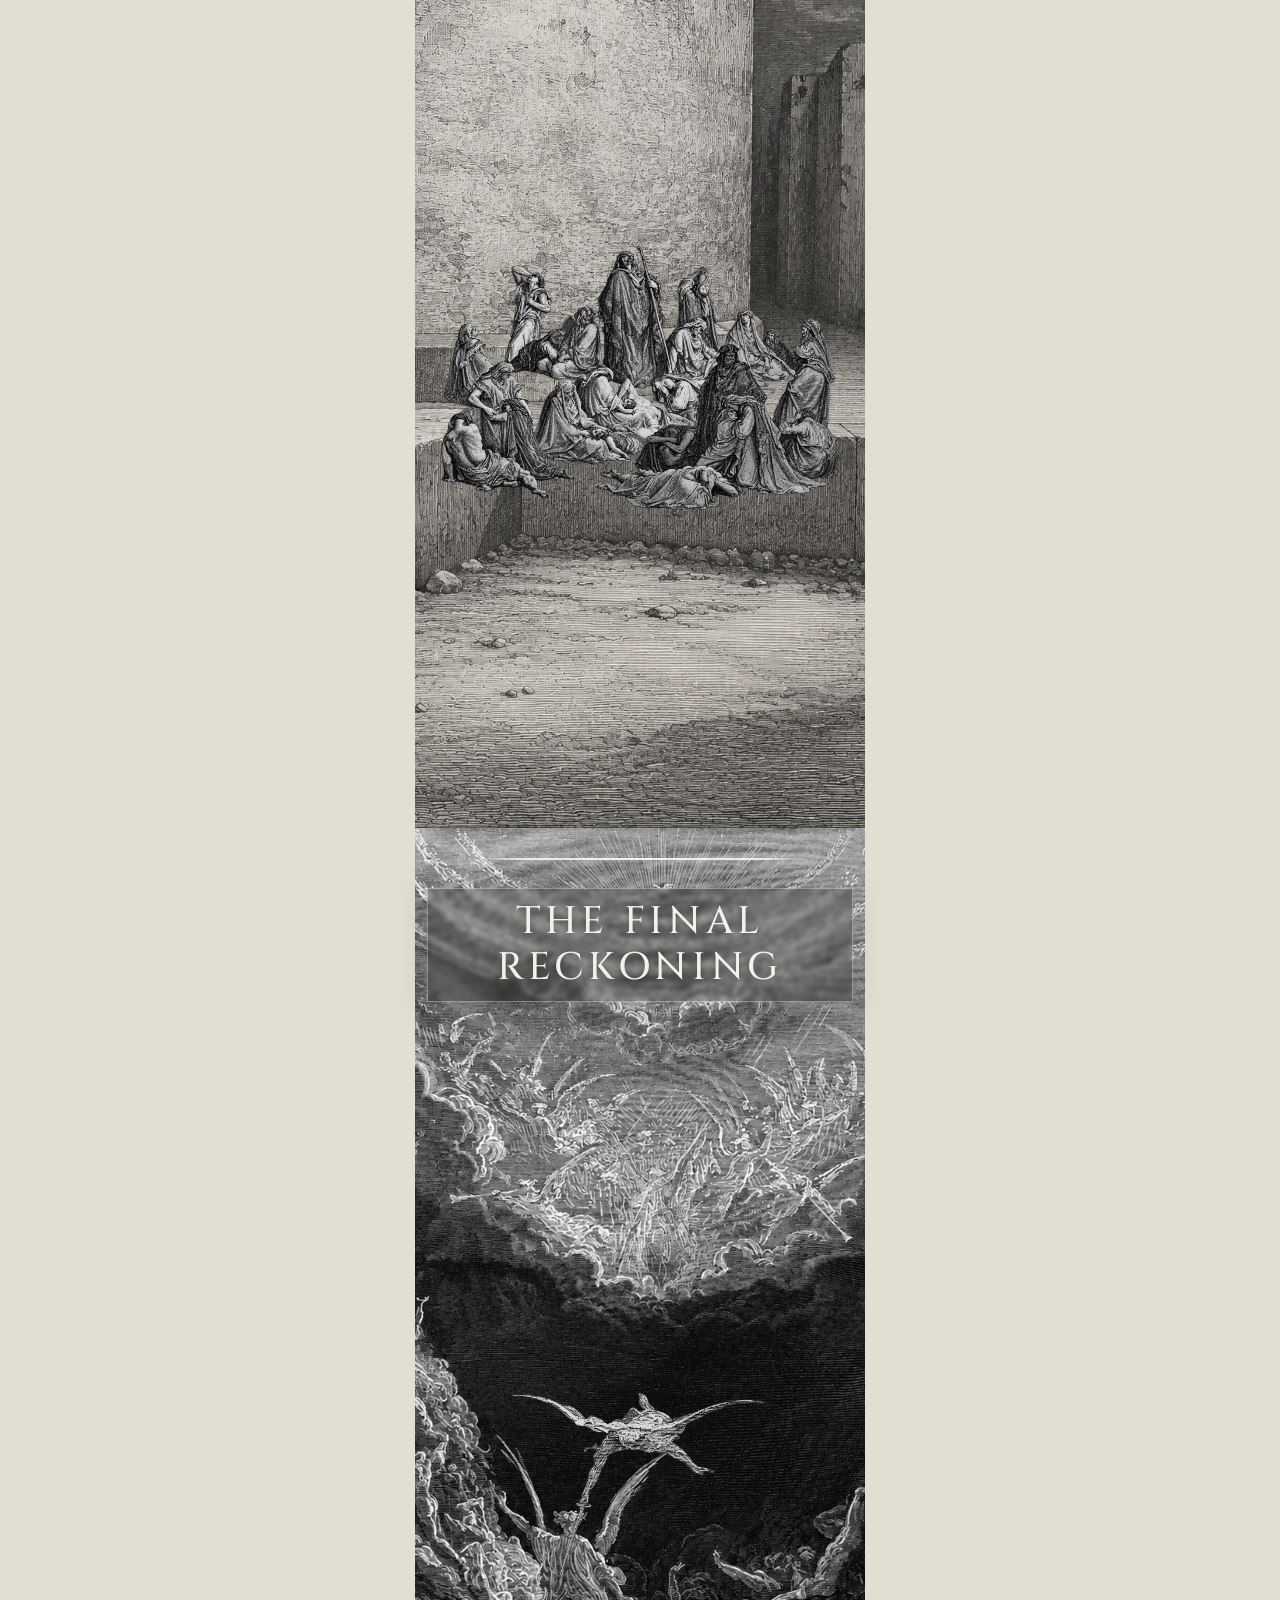
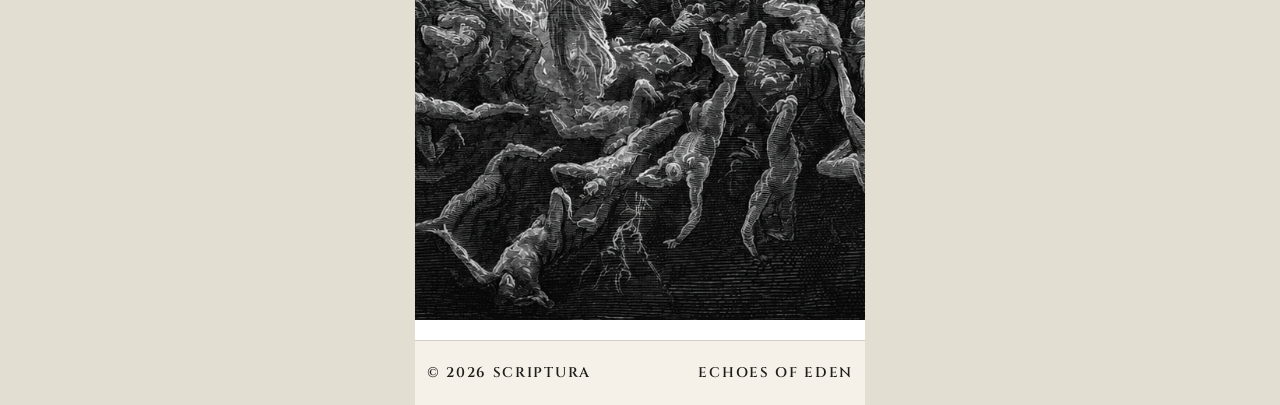
==== commit ef866dfb: "Add live preview section to README and improve CSS for responsive images" ====
--- a/index.html
+++ b/index.html
@@ -321,7 +321,7 @@
 
                 <div class="row">
                     <div
-                        class="col text-center story-container story-container--center-center">
+                        class="col text-center story-container story-container--center">
                         <img
                             src="./assets/images/bible/TRoJ-people.png"
                             alt="The Destruction of Jerusalem"
--- a/style.css
+++ b/style.css
@@ -3,15 +3,23 @@
   --font-body: "Crimson Text", serif;
 }
 
+*,
+*::before,
+*::after {
+  box-sizing: border-box;
+}
+
 html {
   scroll-behavior: smooth;
   width: 50vh;
+  max-width: 100vw; /* guards against 50vh exceeding the screen on short/wide viewports (landscape phones, short windows) */
   margin: 0 auto; /* centers horizontally */
   background-color: #e2dfd2;
 }
 
 body {
   font-family: var(--font-body);
+  overflow-x: hidden; /* belt-and-suspenders: nothing (hover scale, wide images) can force a horizontal scrollbar */
 }
 
 h1,
@@ -166,6 +174,7 @@
 /* --- Clickable image --- */
 .story-image {
   height: auto;
+  max-width: 90vw; /* safety net: never wider than the viewport, whatever the modifier below sets */
   filter: grayscale(100%);
   cursor: pointer;
   transition:
@@ -178,21 +187,23 @@
   transform: scale(1.05);
 }
 
-/* Size modifiers */
+/* Size modifiers - each scales smoothly between a small-screen
+   floor and the original desktop size instead of a fixed px width,
+   so the same class works from phones up to large monitors. */
 .story-image--xl {
-  width: 400px;
+  width: clamp(220px, 42vw, 400px);
 }
 
 .story-image--lg {
-  width: 350px;
+  width: clamp(200px, 38vw, 350px);
 }
 
 .story-image--md {
-  width: 300px;
+  width: clamp(180px, 34vw, 300px);
 }
 
 .story-image--sm {
-  width: 250px;
+  width: clamp(160px, 30vw, 250px);
 }
 
 /* Default: image nudges down when its text opens. Pages that want
@@ -396,3 +407,24 @@
     text-align: center;
   }
 }
+
+/* Small phones: the "corner" pinned-image layout (Adam & Eve, Flood,
+   Sodom & Gomorrah) doesn't have room for 80px of left padding plus a
+   wide image, so it collapses to the same centered layout the other
+   pages use. */
+@media (max-width: 576px) {
+  .story-container--corner {
+    justify-content: center;
+    padding-left: 0;
+    padding-bottom: 40px;
+  }
+
+  .story-section {
+    padding-top: 16px;
+  }
+
+  .story-section h1 {
+    padding: 8px 14px;
+    letter-spacing: 0.06em;
+  }
+}
